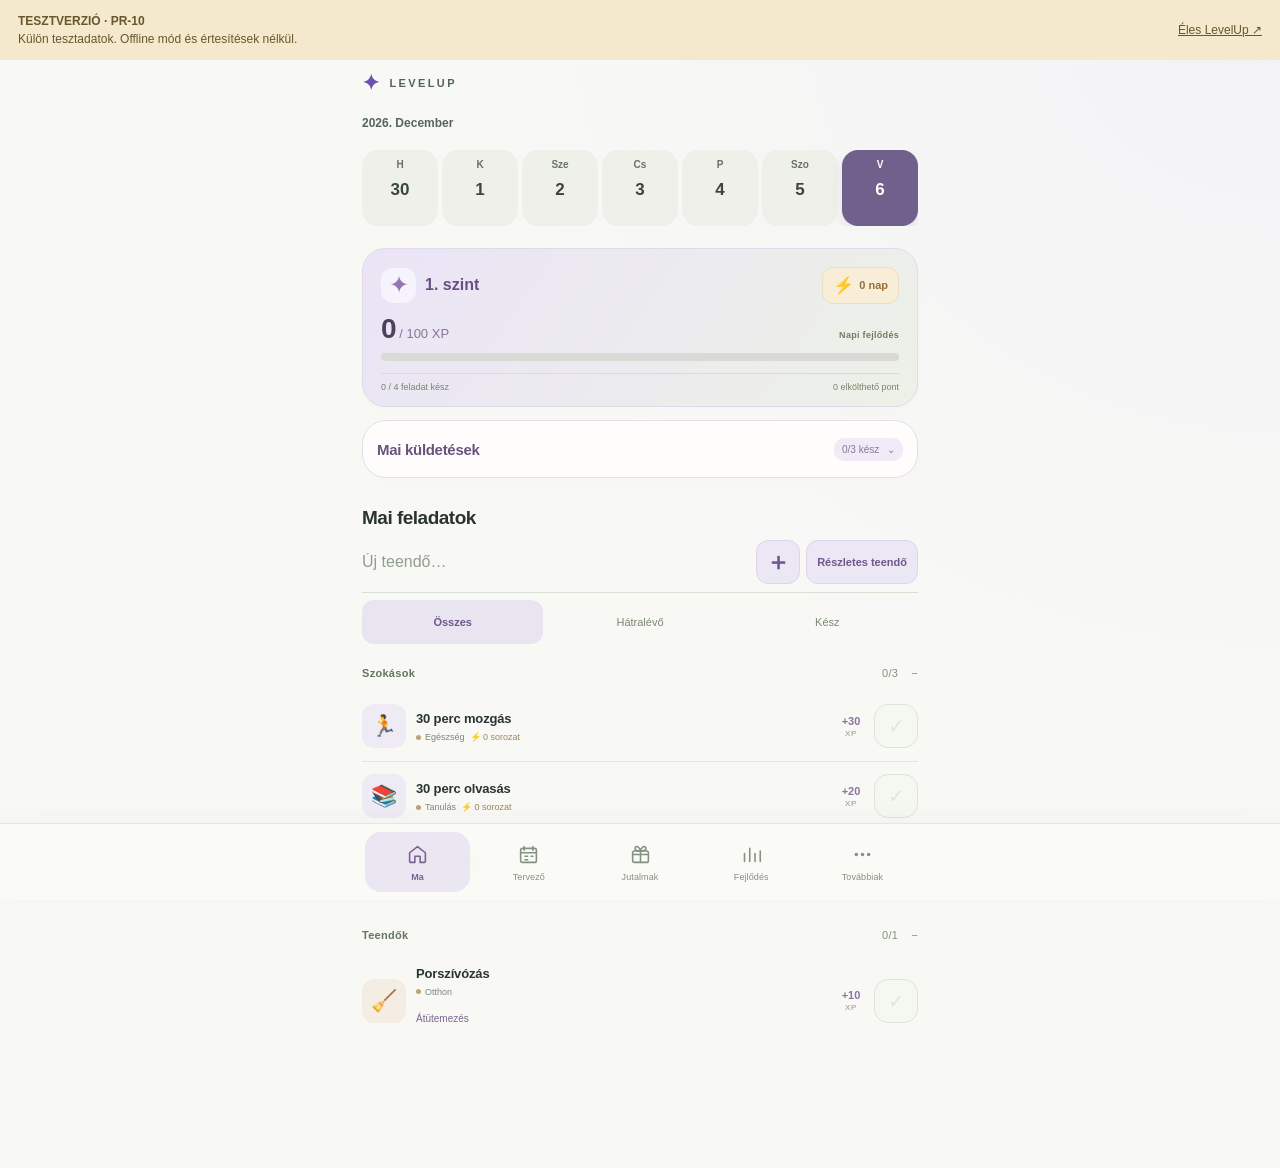
==== preview/pr-10/index.html @ 8f66f0b8 "Publish isolated mobile preview for simplified home PR 10" ====
<!doctype html><html lang="hu"><head><meta charset="utf-8"><meta name="viewport" content="width=device-width,initial-scale=1,viewport-fit=cover"><meta name="theme-color" content="#f8f9f5"><meta name="apple-mobile-web-app-capable" content="yes"><meta name="apple-mobile-web-app-status-bar-style" content="default"><title>LevelUp – tesztverzió</title><meta name="robots" content="noindex,nofollow"><link rel="icon" href="icon.svg" type="image/svg+xml"><style>
:root{font-family:-apple-system,BlinkMacSystemFont,'Segoe UI',sans-serif;color:#1c2534;background:#f6f7fb}*{box-sizing:border-box}body{margin:0}button,input,select{font:inherit}button{cursor:pointer}button:disabled{opacity:.4;cursor:not-allowed}.app{max-width:560px;margin:auto;padding:24px 18px 110px}.eyebrow{font-size:11px;font-weight:800;letter-spacing:2px;color:#8792a5}.head{display:flex;justify-content:space-between;align-items:center;margin:8px 0 20px}h1{font-size:30px;letter-spacing:-1px;margin:0}h2{font-size:18px;margin:26px 0 12px}.pill{border-radius:22px;background:#fff;padding:11px 14px;font-weight:800;box-shadow:0 3px 20px #2636500b}.card{background:#fff;border:1px solid #e9edf3;border-radius:22px;padding:18px;margin:12px 0;box-shadow:0 5px 24px #26365008}.hero{background:#202b42;color:#fff}.muted{color:#8290a3;font-size:13px}.hero .muted{color:#b7c3d7}.big{font-size:32px;font-weight:850;margin:8px 0}.progress{height:9px;background:#e7ebf0;border-radius:20px;overflow:hidden;margin:12px 0}.hero .progress{background:#465269}.bar{height:100%;background:#62d6a2;border-radius:20px}.flex{display:flex;align-items:center;gap:12px}.between{justify-content:space-between}.grow{flex:1;min-width:0}.item{display:flex;align-items:center;gap:12px;padding:14px 0;border-bottom:1px solid #edf0f4}.item:last-child{border:0}.emoji{font-size:24px;background:#f4f6fa;border-radius:14px;padding:10px}.name{font-weight:750;overflow-wrap:anywhere}.check{border:2px solid #d6dce6;background:#fff;border-radius:50%;height:26px;width:26px;flex:none}.check.done{background:#36bd85;border-color:#36bd85;color:white}.btn{border:0;background:#202b42;color:#fff;border-radius:13px;padding:11px 14px;font-weight:750}.btn.alt{background:#edf1f7;color:#26344a}.btn.small{font-size:12px;padding:9px 11px}.btn.danger{background:#fff0f0;color:#a33131}.nav{position:fixed;bottom:0;left:0;right:0;background:#ffffffed;backdrop-filter:blur(14px);border-top:1px solid #e9edf3;padding:9px max(12px,env(safe-area-inset-right)) calc(9px + env(safe-area-inset-bottom));display:flex;justify-content:center;z-index:5}.navinner{display:flex;max-width:560px;width:100%;justify-content:space-around}.tab{border:0;background:none;color:#8b96a8;font-size:11px;padding:8px 7px}.tab.active{color:#1c2534;font-weight:800}.tab span{display:block;font-size:22px;margin-bottom:4px}.hidden{display:none!important}.field{display:grid;gap:6px;margin:12px 0}.field label{font-size:13px;font-weight:750}.field input,.field select{border:1px solid #dfe5ed;border-radius:12px;padding:12px;width:100%;background:#fff;color:#1c2534}.actions{display:flex;gap:8px;flex-wrap:wrap}.modal{position:fixed;inset:0;background:#1b27368c;z-index:10;display:flex;align-items:flex-end;justify-content:center}.sheet{background:#fff;border-radius:24px 24px 0 0;padding:24px 20px calc(24px + env(safe-area-inset-bottom));width:100%;max-width:560px;max-height:92vh;overflow:auto}.badge{display:inline-block;border-radius:12px;background:#edf8f2;color:#27885d;padding:5px 9px;font-size:12px;font-weight:750}.toast{position:fixed;bottom:100px;left:50%;transform:translateX(-50%);background:#202b42;color:#fff;padding:12px 18px;border-radius:14px;z-index:20;max-width:90%;text-align:center}.empty{text-align:center;padding:25px;color:#8290a3}.stats{display:grid;grid-template-columns:1fr 1fr;gap:10px}.stats .card{margin:0}.statnum{font-size:26px;font-weight:850} .dangertext{color:#b03a3a}small{font-size:12px} .full{width:100%}

/* Completion celebration */
.celebration{position:fixed;inset:0;z-index:30;pointer-events:none;overflow:hidden}.reward-pop{position:absolute;left:50%;top:42%;transform:translate(-50%,-50%);padding:15px 25px;background:#202b42;color:#fff;border-radius:20px;box-shadow:0 15px 45px #202b4240;font-size:25px;font-weight:850;white-space:nowrap;animation:reward-pop .9s cubic-bezier(.2,.8,.2,1) both}.reward-pop small{display:block;text-align:center;font-size:12px;color:#bcecd6;margin-top:3px}.confetti{position:absolute;left:var(--x);top:-25px;width:9px;height:15px;background:var(--c);border-radius:3px;animation:confetti-fall 1.3s ease-in both;animation-delay:var(--delay);transform:rotate(var(--rot))}.check.done{animation:check-bounce .42s cubic-bezier(.2,1.7,.4,1)}@keyframes reward-pop{0%{opacity:0;transform:translate(-50%,-40%) scale(.55)}30%{opacity:1;transform:translate(-50%,-50%) scale(1.12)}65%{opacity:1;transform:translate(-50%,-58%) scale(1)}100%{opacity:0;transform:translate(-50%,-85%) scale(.96)}}@keyframes confetti-fall{0%{opacity:0;transform:translateY(0) rotate(0)}10%{opacity:1}100%{opacity:0;transform:translateY(95vh) rotate(780deg)}}@keyframes check-bounce{0%{transform:scale(.6)}60%{transform:scale(1.2)}100%{transform:scale(1)}}@media(prefers-reduced-motion:reduce){.reward-pop,.confetti,.check.done{animation:none}.celebration{display:none}}
textarea{font:inherit;border:1px solid #dfe5ed;border-radius:12px;padding:12px;width:100%;background:#fff;color:#1c2534}.heatmap{display:grid;grid-template-columns:repeat(7,minmax(0,1fr));gap:5px;margin:15px 0}.heatcell{aspect-ratio:1;border-radius:5px;background:#e9eef1}.h1{background:#b7ead4}.h2{background:#83d8b4}.h3{background:#46b98a}.h4{background:#23865f}.daychecks{display:flex;flex-wrap:wrap;gap:8px}.daychecks label{display:flex;align-items:center;gap:3px;font-size:12px}.tasktools{justify-content:flex-end;margin-bottom:12px}.timer{font-size:68px;font-weight:850;text-align:center;padding:20px 0;font-variant-numeric:tabular-nums}.animated-bar{transition:width .55s cubic-bezier(.2,.8,.2,1)}.navinner{justify-content:space-between}.tab{font-size:10px;padding:7px 3px}.tab span{font-size:20px}.field textarea{min-height:75px}input[type=checkbox]{accent-color:#35a77c} @media(max-width:360px){.tab{font-size:9px}.tab span{font-size:18px}} .category-group{margin:14px 0 20px}.category-heading{display:flex;justify-content:space-between;align-items:center;font-size:17px;font-weight:800;margin:14px 3px 7px}.category-count{font-size:12px;font-weight:500;color:#8290a3}.category-card{margin:0;padding:5px 16px}.priority{display:inline-block;border-radius:7px;padding:2px 6px;font-size:10px;font-weight:800;letter-spacing:.3px}.priority-high{background:#fff0eb;color:#b84b2f}.priority-medium{background:#fff7dc;color:#9a7414}.priority-low{background:#edf4fa;color:#54799a}.emoji-grid{display:grid;grid-template-columns:repeat(7,minmax(0,1fr));gap:5px;max-height:210px;overflow:auto}.emoji-option{background:#f4f6fa;border:2px solid transparent;border-radius:10px;font-size:23px;padding:7px 0}.emoji-option.chosen{border-color:#35a77c;background:#e8f8f0}@media(max-width:360px){.emoji-grid{grid-template-columns:repeat(6,1fr)}}
/* LevelUp 4: soft pastel mobile dashboard */
:root{background:#eef4f3;color:#192a2c}body{background:linear-gradient(170deg,#b6edf5 0%,#e8f0ec 49%,#fbd5b7 100%) fixed;min-height:100vh}.app{padding-top:calc(22px + env(safe-area-inset-top));padding-bottom:120px}.eyebrow{color:#477e89}.head{margin-bottom:16px}h1{font-size:29px}.card{border:1px solid #ffffffb9;background:#ffffffb5;box-shadow:0 6px 22px #3552600c;border-radius:25px}.hero{background:#6155f6;color:white;border-color:#766df9}.hero .muted{color:#e3dfff}.hero .progress{background:#ffffff4b}.bar{background:#67d9bf}.pill{background:#ffffffa8;box-shadow:none;border:1px solid white}.nav{background:#fff0d5e8;border:1px solid #ffffffb8;border-radius:32px 32px 0 0;box-shadow:0 -5px 30px #4a4a6a12}.tab.active{color:#5d51f5}.btn{background:#5c55ec}.btn.alt{background:#ffffffb9;color:#3e5370}.date-strip{display:flex;align-items:stretch;gap:4px;justify-content:space-between;margin:12px -4px 8px}.date-day{display:flex;flex:1;min-width:0;flex-direction:column;align-items:center;gap:8px;border:0;background:transparent;padding:9px 2px;border-radius:25px;color:#5e858c}.date-day span{font-size:12px}.date-day strong{font-size:18px;display:grid;place-items:center;border-radius:50%;width:34px;height:34px;color:#253b48}.date-day.is-today strong{background:#d1e3ff}.date-day.active{background:#6155f6;color:#fff}.date-day.active strong{color:white;background:#ffffff35}.date-arrow{background:#ffffff80;border:0;border-radius:18px;font-size:24px;padding:0 7px;color:#536e7c}.date-caption{display:flex;align-items:center;justify-content:space-between;color:#51737b;font-size:12px;margin:8px 2px 16px;text-transform:capitalize}.category-group,.manage-section{margin-top:14px}.category-toggle{display:flex;align-items:center;justify-content:space-between;width:100%;border:1px solid #ffffffa6;border-radius:18px;background:#ffffff92;padding:14px 15px;font-weight:800;text-align:left;color:#223f46;font-size:15px}.category-meta{color:#577983;font-size:12px;display:flex;gap:12px}.category-card{margin-top:6px}.category-group:nth-of-type(5n+1) .category-card{background:#b7e8ef}.category-group:nth-of-type(5n+2) .category-card{background:#bfe9e1}.category-group:nth-of-type(5n+3) .category-card{background:#f7dbc1}.category-group:nth-of-type(5n+4) .category-card{background:#e1ddfa}.category-group:nth-of-type(5n) .category-card{background:#f7e3d7}.item{border-bottom-color:#ffffff87}.emoji{background:#ffffff70}.check{width:40px;height:40px;border:5px solid #ffffffa9;background:#ffffff4f;color:#243b45;font-size:25px;line-height:25px}.check.done{background:#6155f6;border-color:#a8a1ff}.tasktools{margin:0 0 14px;padding:0 0 12px;border-bottom:1px solid #e7ebf0}.rest-button{background:#f0f4ff;border:1px solid #cdd6f5;border-radius:12px;padding:9px 12px;color:#48578e;font-size:12px;font-weight:700}.rest-button.rest-active{background:#dcd8ff;border-color:#9c93ed}.manage-row{border-bottom:0}.daily-progress{background:#ffffff99}.priority-high{background:#ffe3dd;color:#9e3d26}.priority-medium{background:#fff1c8}.priority-low{background:#d8eef5}.sheet{background:#f8faf9}button:focus-visible{outline:3px solid #5e55f0;outline-offset:3px}
.emoji-edit{border:1px solid #ffffffb5;cursor:pointer;flex:none;min-width:49px;min-height:49px;display:grid;place-items:center;transition:transform .15s ease,background .15s ease}.emoji-edit:active{transform:scale(.93)}.emoji-edit:focus-visible{outline:3px solid #6155f6;outline-offset:2px}
.gif-celebration{position:fixed;inset:0;z-index:35;display:grid;place-items:center;background:#172b3a50;pointer-events:auto;animation:gif-in .18s ease-out}.gif-panel{width:min(80vw,330px);padding:12px;border-radius:25px;background:#fff8f1;box-shadow:0 20px 60px #172b3a55;text-align:center;overflow:hidden}.gif-panel iframe{display:block;width:100%;height:190px;border:0;border-radius:16px;background:#eae8fa}.gif-label{font-weight:800;margin:9px 0 4px;color:#293044}.gif-panel a{font-size:10px;color:#64748b;text-decoration:underline}@keyframes gif-in{from{opacity:0;transform:scale(.94)}to{opacity:1;transform:scale(1)}}@media(prefers-reduced-motion:reduce){.gif-celebration{display:none}}
[hidden]{display:none!important} .quick-add label{display:block;font-weight:800;margin-bottom:9px}.quick-add input{min-width:0;flex:1;border:1px solid #dde3ec;border-radius:12px;padding:12px}.move-tools{display:flex;flex-direction:column;gap:3px}.move-tools button{border:0;border-radius:8px;background:#edf1f7;color:#45536b;padding:2px 8px}.goal-inline{display:flex;align-items:center;justify-content:space-between;gap:6px;font-size:12px;color:#65728a;margin-top:7px}.goal-inline+.progress{height:5px;margin:5px 0} [hidden]{display:none!important} #categoryForm input{min-width:0;flex:1;border:1px solid #dde3ec;border-radius:12px;padding:12px} .xp-detail-trigger{cursor:pointer}.xp-detail-trigger:active{transform:scale(.99)}.xp-chart{display:flex;align-items:end;gap:7px;height:175px;padding:12px 0}.xp-column{flex:1;min-width:0;display:flex;flex-direction:column;align-items:center;gap:5px;height:100%;font-size:11px}.xp-column strong{font-size:11px}.xp-track{height:100%;width:100%;display:flex;align-items:end;justify-content:center;background:#e8e5fa;border-radius:9px;overflow:hidden}.xp-bar{background:#6155f6;width:100%;border-radius:9px 9px 0 0;transition:height .3s}.habit-stats-grid{display:grid;grid-template-columns:1fr 1fr;gap:14px;margin-top:15px}.habit-stats-grid div{display:grid;gap:4px}.habit-stats-grid strong{font-size:18px}.habit-stats-grid small{color:#738294}.xp-breakdown{max-height:50vh;overflow:auto}.draggable-task{touch-action:pan-y;user-select:none;-webkit-user-select:none}.draggable-task.dragging{opacity:.55;outline:2px dashed #6155f6;touch-action:none}.draggable-task.drag-target{border-top:4px solid #6155f6}.drag-hint{position:fixed;bottom:95px;left:50%;transform:translateX(-50%);background:#6155f6;color:white;border-radius:16px;padding:12px;z-index:100;pointer-events:none;box-shadow:0 5px 20px #0003}
.home-block[hidden]{display:none!important}.home-block{display:flow-root}.home-block > .card:first-child{margin-top:0}.home-blocks{display:flex;flex-direction:column;gap:5px}
.navinner{gap:3px;align-items:stretch}.tab{flex:1;min-width:0;display:flex;flex-direction:column;align-items:center;justify-content:center;gap:5px;padding:8px 2px;border-radius:17px;color:#67758a;font-size:10px;font-weight:650;line-height:1.1}.tab.active{background:#e9e6ff;color:#5c50e8}.tab-icon{display:flex!important;align-items:center;justify-content:center;height:24px;margin:0!important}.tab-icon svg{width:21px;height:21px}.tab-label{display:block}.draggable-task{user-select:none;-webkit-user-select:none;-webkit-touch-callout:none}.draggable-task.dragging{background:#edeaff!important;outline:2px solid #6155f6;border-radius:12px}.draggable-task.drag-target{box-shadow:inset 0 4px 0 #6155f6;border-radius:10px}.drag-hint{white-space:nowrap;font-size:12px}
.tab-label{display:none!important}.navinner{gap:6px}.tab{padding:12px 4px;min-height:52px;border-radius:17px}.tab-icon{height:26px}.tab-icon svg{width:24px;height:24px}.planner-completed{text-decoration:line-through;color:#73858b}.planner-task-name{min-width:0;overflow-wrap:anywhere;flex:1}.planner-item select{flex-shrink:0}</style><style>.calendar-grid{display:grid;grid-template-columns:repeat(7,minmax(0,1fr));gap:6px;margin:16px 0}.calendar-grid>*{text-align:center;padding:9px 1px;border-radius:9px;font-size:12px}.calendar-day{background:#f0f3f8}.calendar-done{background:#b9f0d4;color:#17633f;font-weight:800}.calendar-rest{background:#e5ddff;color:#6242a0}.milestone-badges{display:flex;gap:5px;flex-wrap:wrap;margin-top:8px}.locked-badge{opacity:.48}.week-planner{display:grid;gap:10px}.planner-day{border-radius:15px;background:#fff;padding:14px;display:grid;gap:9px}.planner-item{display:flex;align-items:center;justify-content:space-between;gap:8px;font-size:13px}.planner-item select{max-width:140px;min-width:110px}.planner-day strong{color:#6250a5}</style><link rel="stylesheet" href="pastel.css"></head><body><aside aria-label="Tesztverzió" style="font:12px/1.5 -apple-system,sans-serif;background:#f4e9cc;color:#68562c;padding:12px 18px;display:flex;gap:12px;justify-content:space-between;flex-wrap:wrap"><span><strong>TESZTVERZIÓ · PR-10</strong><br>Külön tesztadatok. Offline mód és értesítések nélkül.</span><a href="../../" style="color:inherit;align-self:center">Éles LevelUp ↗</a></aside><main class="app"><div class="eyebrow"><span class="brand-mark" aria-hidden="true">✦</span> LEVELUP </div><div class="head"><h1 id="pageTitle">LevelUp</h1><div class="pill">🪙 <span id="wallet">0</span></div></div><section id="view"></section></main><nav class="nav"><div class="navinner" id="nav"></div></nav><div id="modalRoot"></div><div id="toastRoot"></div><div id="undoRoot"></div><div id="xpEffects" aria-hidden="true"></div><div id="gameAnnounce" class="sr-only" role="status" aria-live="polite"></div><script src="gamification.js" defer></script><script src="workflow.js" defer></script><script src="features.js" defer></script><script src="app.js" defer></script></body></html>
---- preview/pr-10/pastel.css ----
/* Pastel Quest: system fonts and local assets keep the PWA fully offline. */
:root{color-scheme:light;--ink:#293430;--soft-ink:#66736d;--paper:#f8f9f5;--lavender:#eae5fa;--violet:#6b51b3;--mint:#e2eee5;--line:#e5e9e1;background:var(--paper);color:var(--ink)}
body{background:radial-gradient(ellipse at 100% 0,#eeeaf780,transparent 45%),var(--paper);color:var(--ink)}
.app{max-width:600px;padding:calc(26px + env(safe-area-inset-top)) 22px calc(120px + env(safe-area-inset-bottom))}
.eyebrow{display:flex;align-items:center;gap:7px;font-size:11px;letter-spacing:2.4px;color:#52635a;font-weight:800;margin-bottom:28px}.brand-mark{color:var(--violet);font-size:21px;line-height:1}.brand-note{margin-left:auto;font-size:10px;letter-spacing:.2px;font-weight:500;color:#6c786f}
.head{gap:12px;margin:0 0 8px;align-items:center}h1{font-size:30px;letter-spacing:-1.2px;font-weight:760;line-height:1.2}h2{font-size:20px;letter-spacing:-.5px;font-weight:720;margin:24px 0 12px;line-height:1.25}.pill{display:flex;align-items:center;gap:7px;padding:10px 12px;border-radius:14px;border:1px solid #e6dfca;background:#fff8e9;font-size:13px;color:#735c24;box-shadow:none;white-space:nowrap}.home-intro{margin:0 0 20px;font-size:13px;line-height:1.6;color:var(--soft-ink)}
.card{border:1px solid var(--line);border-radius:23px;background:#fff;box-shadow:0 5px 15px #30443b03;padding:20px;margin:12px 0}.muted{color:#68756f;font-size:12px;line-height:1.55}.name{font-weight:680;font-size:14px;line-height:1.45}.section-kicker{display:block;font-size:9px;letter-spacing:1.5px;font-weight:750;color:#68796d;line-height:1.5}.section-heading{margin:26px 0 13px;gap:12px}.section-heading h2{margin:5px 0 0}.home-blocks{gap:0}.home-block>.card:first-child{margin-top:0}.home-block-level{padding-top:4px}
.btn{background:#6750a6;border-radius:12px;font-weight:650;font-size:13px;padding:12px 15px;min-height:44px;transition:background .15s,transform .15s}.btn:active{transform:scale(.97)}.btn.alt{background:#eeedf4;color:#554572}.btn.small{font-size:11px;min-height:44px;padding:10px 12px}.btn.danger{background:#fff0f0;color:#a33131}button:focus-visible,a:focus-visible{outline:3px solid #7359b9;outline-offset:3px}.add-task{white-space:nowrap;border:1px solid #dfd8ee;background:transparent!important;font-size:11px!important}.add-task span{font-size:17px;vertical-align:-1px}
.week-calendar{margin:0 0 22px}.week-heading{display:flex;align-items:center;justify-content:space-between;font-size:12px;font-weight:650;color:#56655d;margin-bottom:9px;text-transform:capitalize}.week-heading>div{display:flex;align-items:center;gap:0}.date-arrow{height:44px;width:44px;min-width:44px;padding:0;background:transparent;border:0;color:#718276;font-size:25px}.week-today{border:0;background:#eae6f5;color:#60488e;border-radius:10px;min-height:44px;padding:0 12px;font-size:12px}.date-strip{gap:5px;margin:0;align-items:stretch;display:grid;grid-template-columns:repeat(7,minmax(0,1fr))}.date-day{border-radius:16px;gap:7px;padding:11px 0 8px;min-height:83px;min-width:0;background:#eef0e9;color:#64736a;border:1px solid transparent}.date-day span{font-size:10px;font-weight:600}.date-day strong{font-size:17px;width:28px;height:26px;font-weight:700;color:#37473c}.date-day.is-today strong{background:transparent}.date-day.is-today:not(.active){border-color:#c9bddf;background:#f2eef8}.date-day.active{background:#71608b;color:#fff;box-shadow:0 4px 10px #71608b20}.date-day.active strong{background:none;color:white}.day-activity{width:4px;height:4px;border-radius:50%;background:transparent}.day-activity.has-activity{background:#6a987d}.date-day.active .day-activity.has-activity{background:#e4efcc}
.level-card{display:grid;width:100%;grid-template-columns:minmax(0,1fr) 112px;gap:12px 8px;text-align:left;background:#eae4f6;color:#453555;position:relative;overflow:hidden;border:1px solid #dfd5ef;cursor:pointer;padding:22px 21px 0;border-radius:25px;box-shadow:none}.level-copy{display:flex;flex-direction:column;justify-content:center;position:relative;z-index:1}.level-copy .section-kicker{color:#77628e;font-size:8px;letter-spacing:1.3px}.level-copy>strong{font-size:27px;font-weight:740;letter-spacing:-1px;line-height:1.15;margin:12px 0 14px}.level-caption{font-size:10px;line-height:1.6;color:#705c82;max-width:190px}.level-caption b{font-weight:750}.level-caption>span{margin-left:4px}.level-ring{position:relative;width:112px;height:112px;align-self:center}.level-ring>svg{display:block;width:100%;height:100%;transform:rotate(-90deg);overflow:visible}.ring-track,.ring-value{fill:none;stroke-width:5}.ring-track{stroke:#d9ceec}.ring-value{stroke:#8163ad;stroke-linecap:round;transition:stroke-dasharray .5s}.ring-label{position:absolute;inset:0;display:flex;flex-direction:column;justify-content:center;align-items:center}.ring-star{font-size:24px;line-height:24px;color:#9273b6}.ring-label b{font-size:34px;font-weight:700;letter-spacing:-1px;line-height:1.15}.ring-label small{font-size:8px;letter-spacing:2px;margin-top:4px;color:#7b658f}.level-footer{grid-column:1/-1;display:flex;justify-content:space-between;align-items:center;border-top:1px solid #d8cde8;padding:13px 0;margin-top:6px;font-size:10px;color:#7d668e;letter-spacing:.1px}.level-footer span:first-child{font-weight:650}
.daily-progress{background:#e8f0e5;border-color:#dfe8db;padding:18px 20px;margin:13px 0}.daily-progress .section-kicker{color:#607259;font-size:8px}.daily-progress p{margin:7px 0 0;line-height:1.3}.daily-progress p strong{font-size:24px;color:#3c593e;font-weight:650}.daily-progress p>span{font-size:11px;color:#687b61}.daily-xp{background:#d7e7cd;border:1px solid #cbdcbe;border-radius:10px;color:#4d6e3b;font-size:11px;padding:8px 10px;font-weight:700;white-space:nowrap}.daily-progress .progress{background:#d5e0ce;height:5px;margin:13px 0 0}.daily-progress .bar{background:#86a879}
.category-group{margin:0 0 18px}.category-toggle{margin:0;padding:0 2px 9px;border:0;border-radius:0;background:transparent;min-height:44px;font-size:11px;color:#778278;font-weight:650}.category-meta{font-size:10px;color:#829083;gap:10px}.category-group:nth-of-type(n) .category-card{background:#fff;border:1px solid var(--line);border-radius:19px;margin:0;padding:0 14px;box-shadow:0 3px 8px #3b4d3c02}.item{border-color:#edf0e9;padding:16px 0;gap:12px}.task-row .emoji-edit{width:44px;min-width:44px;height:44px;min-height:44px;padding:0;border:0;border-radius:13px;background:#f0edf7;font-size:23px}.category-group:nth-of-type(3n+2) .emoji-edit{background:#edf3e8}.category-group:nth-of-type(3n) .emoji-edit{background:#fbefe3}.task-row .name{font-size:13px;letter-spacing:-.15px;line-height:1.4}.task-meta{display:flex;align-items:center;gap:5px;margin-top:6px;color:#7b877d;font-size:10px;flex-wrap:wrap}.priority-dot{display:inline-block;flex:none;width:5px;height:5px;border-radius:50%}.priority-dot-high{background:#ca8276}.priority-dot-medium{background:#bba578}.priority-dot-low{background:#9ab4a1}.task-streak{margin-left:3px;color:#9a875e}.task-xp{font-size:12px;font-weight:700;color:#8c76a1;display:grid;justify-items:center;gap:2px;flex:none}.task-xp small{font-size:8px;font-weight:500;letter-spacing:.7px;color:#96938d}.check{width:44px;height:44px;border-radius:15px;border:1.5px solid #dce5d6;background:#f7faf3;color:#b7c9ab;font-size:20px;line-height:1;flex:none}.check>span{opacity:.35}.check.done{background:#7a9969;border-color:#7a9969;color:white}.task-completed .name{color:#829080;text-decoration:line-through;text-decoration-color:#b3bfb0}.task-completed .emoji-edit{opacity:.65}.task-completed .task-xp{color:#7e9774}
.wish-card{display:flex;align-items:center;gap:14px;background:#faf1e7;border-color:#ede3d5}.wish-emoji{font-size:31px}.wish-card .section-kicker{font-size:8px;color:#9b8058;margin-bottom:4px}.wish-card .name{color:#68563e}.wish-card .progress{height:5px;background:#eadcc8;margin:11px 0}.wish-card .bar{background:#bf9b67}.wish-card .muted{font-size:10px;color:#927d5f}.icon-button{min-width:44px;min-height:44px;border:1px solid #dfd8cb;border-radius:13px;background:#ffffff70;color:#7a6854;font-size:22px}.bonus-card{padding:0 16px}.bonus-spark{display:grid;place-items:center;background:#f4efdf;color:#b29a5c;width:37px;height:37px;border-radius:12px;flex:none}.bonus-card .name{font-size:12px}.bonus-card .muted{font-size:10px}.bonus-card .btn:disabled{opacity:.55;color:#675a77;background:#eae6ef}.empty{padding:27px 20px;color:#69766c}.empty>strong{display:block;font-size:15px;color:#4c5f4f}.empty p{font-size:12px;line-height:1.6}.empty-spark{display:block;font-size:36px;color:#a38bb6;margin-bottom:9px}.overdue-card{background:#fcf7ee}.overdue-card h2{font-size:16px;margin:0 0 6px}
.nav{border:0;border-top:1px solid #e4e8df;border-radius:0;background:#fafbf7ed;box-shadow:0 -6px 22px #3e513908;padding:8px max(16px,env(safe-area-inset-right)) calc(8px + env(safe-area-inset-bottom))}.navinner{max-width:550px;gap:6px}.tab{padding:9px 3px;gap:5px;min-height:57px;border-radius:16px;color:#849080;font-weight:500}.tab.active{background:#eae6f2;color:#796190}.tab-icon svg{width:21px;height:21px}.nav-label{display:block!important;margin:0!important;font-size:9px!important;line-height:1.2;letter-spacing:.1px}.sheet{background:#f8f9f5;border:1px solid #e7e9e0}.sheet-heading{display:flex;align-items:center;justify-content:space-between;gap:15px}.sheet-heading h2{margin:6px 0 20px}.more-menu{display:grid;gap:10px}.more-menu>button{display:flex;align-items:center;gap:14px;min-height:78px;padding:16px;text-align:left;background:#fff;border:1px solid var(--line);border-radius:18px;color:var(--ink);font-weight:650;font-size:14px}.more-menu>button>span:nth-child(2){flex:1}.more-menu small{display:block;margin-top:5px;font-weight:400;color:#778478;font-size:11px}.menu-icon{display:grid;place-items:center;background:#eeebf5;border-radius:12px;width:42px;height:42px;color:#8a71a1}.menu-icon svg{width:22px;height:22px}.badge{background:#e9f0e5;color:#5f7852}.field input,.field select,.quick-add input,textarea{border-color:#dfe4d9;border-radius:13px;font-size:16px}.field label{color:#586854}.toast{background:#3f5143;font-size:13px}.progress{background:#e7eae1}.bar{background:#95b286}.hero:not(.level-card){background:#75638a;border-color:#75638a}.hero:not(.level-card) .muted{color:#efebf3}.category-heading{color:#61715f}
@media(min-width:700px){.app{padding-top:45px}.eyebrow{margin-bottom:36px}.level-card{grid-template-columns:minmax(0,1fr) 135px;padding:28px 28px 0}.level-ring{width:135px;height:135px}.level-copy>strong{font-size:34px}.level-copy .section-kicker{font-size:9px}.level-caption{font-size:12px;max-width:none}.level-footer{font-size:11px;padding:16px 0}.task-row .name{font-size:15px}.task-meta{font-size:11px}.card{border-radius:24px}}
@media(max-width:360px){.app{padding-left:16px;padding-right:16px}.brand-note{display:none}.head h1{font-size:26px}.level-card{grid-template-columns:minmax(0,1fr) 94px;padding:18px 15px 0}.level-ring{width:94px;height:94px}.level-copy>strong{font-size:24px}.level-copy .section-kicker{font-size:7px}.level-caption{font-size:9px}.task-row{gap:8px}.task-row .emoji-edit{width:40px;min-width:40px}.task-xp{font-size:11px}.date-strip{gap:3px}.section-heading h2{font-size:18px}.add-task{padding:8px!important}.brand-note{font-size:9px}}
@media(prefers-reduced-motion:reduce){.ring-value,.btn{transition:none}}
.arrow-icon{width:17px;height:17px;vertical-align:middle;flex:none}.icon-button .arrow-icon{display:block;margin:auto}.level-caption .arrow-icon{width:11px;height:11px;margin-left:2px}.sheet-heading .icon-button{align-self:flex-start}
/* Compact daily workflow: one XP summary and two lists, without category cards. */
.sr-only{position:absolute;width:1px;height:1px;padding:0;margin:-1px;overflow:hidden;clip:rect(0,0,0,0);white-space:nowrap;border:0}
.momentum-tasks{display:grid;gap:3px;font-size:16px;font-weight:700;color:#4e6d44;text-align:right}.momentum-tasks small{font-size:10px;font-weight:450;color:#6a7d63}.momentum-caption{margin-top:9px;font-size:10px;color:#607759}.daily-progress .progress{margin-top:12px}
.mission-heading{margin:22px 0 10px}.mission-heading h2{font-size:19px;margin:0}.mission-tools{display:flex;align-items:center;gap:6px}.mission-tools .icon-button{font-size:23px;background:transparent;border-color:#e4ded0;color:#947746}.mission-tools .btn{min-height:44px;font-size:10px;padding:8px 10px}.mission-tools .btn.alt{background:transparent;border:1px solid #e1ddeb}
.quick-task-form{display:flex;align-items:center;gap:8px;border-bottom:1px solid #d7dfd1;margin:0 0 5px;padding:0 0 7px}.quick-task-form input{border:0;background:transparent;flex:1;min-width:0;font:inherit;font-size:16px;padding:12px 0;color:var(--ink);outline-offset:2px}.quick-task-form input::placeholder{color:#929c90}.quick-task-form button{width:44px;height:44px;flex:none;border:0;border-radius:12px;background:#ece7f4;color:#70578e;font-size:24px}.quick-task-form input:focus-visible{outline:2px solid #a28cb7;border-radius:4px}
.mission-list{border:0;border-radius:0;background:transparent;margin:0}.mission-group{margin:0}.mission-group+.mission-group{margin-top:8px}.mission-group-heading{width:100%;display:flex;align-items:center;justify-content:space-between;min-height:44px;padding:10px 0 4px;border:0;background:transparent;color:#64745f;font-size:11px;font-weight:700;letter-spacing:.3px}.mission-group-heading>span:last-child{font-weight:500;color:#83907d;display:flex;gap:13px;align-items:center}.mission-group .task-row{border-bottom:1px solid #e3e8de;border-radius:0;padding:11px 0;min-height:70px;gap:10px}.mission-group .task-row:last-child{border-bottom:0}.mission-group .task-row .emoji-edit{width:40px;min-width:40px;height:40px;min-height:40px;border-radius:12px;background:#eeebf4;font-size:21px}.mission-group[data-mission-kind=todo] .emoji-edit{background:#f3ede3}.mission-group .task-meta{font-size:9px;margin-top:4px;gap:4px}.mission-group .task-streak{margin-left:1px}.mission-group .name{font-size:13px}.mission-group .check{width:44px;height:44px;background:#f5f8f0;border-radius:14px}.mission-group .check.done{background:#7a9969}.mission-group .task-xp{min-width:26px;font-size:11px}.mission-group .task-highlighted .name{color:#715b2d}.mission-group .task-highlighted .emoji-edit{box-shadow:inset 0 0 0 1px #d5bc86;background:#f8f0d9}.highlight-label{color:#9b7b36;font-weight:650}.daily-highlight-line{display:flex;align-items:center;gap:8px;flex-wrap:wrap;width:100%;min-height:44px;padding:9px 0;border:0;border-bottom:1px solid #e4dfcb;background:transparent;text-align:left;color:#9a7f48;font-size:10px}.daily-highlight-line strong{flex:1;min-width:80px;overflow-wrap:anywhere;color:#77623c;font-size:11px;font-weight:600}.daily-highlight-line>span:last-child{font-size:9px;color:#8b815f}.mission-empty{font-size:12px;color:#788574;line-height:1.6;padding:12px 0}
.highlight-options{display:grid;gap:7px;margin:15px 0}.highlight-options>button{display:flex;align-items:center;gap:12px;width:100%;min-height:58px;border:1px solid #e0e4d9;border-radius:13px;padding:12px;background:#fff;text-align:left;color:#42533d;font-size:14px}.highlight-options>button>span:nth-child(2){flex:1;overflow-wrap:anywhere;min-width:0}.highlight-options>button>span:first-child{font-size:23px}.highlight-options>button>span:last-child{font-size:23px;color:#a4864d}.highlight-options>button[aria-pressed=true]{background:#faf5e6;border-color:#d7c293}
.habit-manager{padding:0 14px}.managed-habit{align-items:flex-start;gap:12px;padding:14px 0}.managed-habit .emoji-edit{width:44px;min-width:44px;height:44px;min-height:44px;padding:0;font-size:22px;background:#eeebf5}.habit-actions{display:flex;flex-wrap:wrap;gap:4px 12px;margin:3px 0 -7px}.text-action{border:0;background:transparent;color:#6d588d;min-height:44px;padding:6px 0;font-size:11px;text-align:left}.archive-action{color:#7a816b}.archived-habits{margin-top:25px}.archived-habits>summary{min-height:44px;padding:12px 0;font-weight:650;font-size:14px;color:#6f7b69;cursor:pointer}.archived-habits>summary>span{margin-left:8px;border-radius:8px;padding:3px 7px;background:#e9ede3;font-size:11px}.archived-habits .managed-habit .name{color:#788371}
@media(max-width:360px){.mission-group .task-row{gap:7px}.mission-group .task-meta{font-size:8px}.mission-group .task-row .emoji-edit{width:36px;min-width:36px}.mission-heading h2{font-size:17px}.mission-tools{gap:4px}.mission-tools .btn{padding:7px}.mission-group .task-xp{min-width:24px}.daily-highlight-line{gap:5px}}
/* Editors stay compact until their optional controls are opened. */
.emoji-picker-toggle{display:flex;align-items:center;gap:12px;width:100%;min-height:58px;border:1px solid #dfe4d9;border-radius:13px;padding:10px 14px;background:#fff;color:#5c6a55;text-align:left;font-size:12px}.selected-emoji{font-size:28px;line-height:1}.emoji-picker .emoji-grid{margin-top:10px;border:1px solid #e5e2eb;border-radius:13px;padding:8px;background:#fff}.emoji-picker .emoji-option{min-height:44px}.emoji-picker-toggle[aria-expanded=true]{border-color:#aa98c4}#subtaskEditor{font-size:16px;line-height:1.5;resize:vertical;min-height:96px}
.subtasks-trigger{display:block;min-height:36px;padding:6px 0;margin-bottom:-5px;border:0;background:transparent;text-align:left;color:#77608f;font-size:10px}.subtasks-trigger span{margin-left:3px}.subtask-list{display:grid;gap:8px;margin:15px 0 20px}.subtask-check{display:flex;align-items:center;gap:12px;min-height:54px;padding:12px;border:1px solid #e2e6db;border-radius:12px;background:#fff;font-size:14px}.subtask-check input{height:22px;width:22px;flex:none}.subtask-check span{overflow-wrap:anywhere;min-width:0}.subtask-check:has(input:checked) span{text-decoration:line-through;color:#89957f}
.weekly-review .section-kicker{font-size:8px}.review-numbers{display:grid;grid-template-columns:1fr 1fr;gap:15px;margin:18px 0}.review-numbers>div{display:grid;gap:4px}.review-numbers strong{font-size:29px;font-weight:650;color:#6f598c}.review-numbers span{font-size:11px;color:#7b8972}.review-comparison{font-size:12px;color:#706080;line-height:1.6}.review-insight{font-size:13px;line-height:1.6;color:#506547}.weekly-review details{margin-top:18px;border-top:1px solid #e4e8dc;padding-top:6px}.weekly-review summary{font-size:12px;font-weight:650;min-height:44px;padding:13px 0;cursor:pointer;color:#687b5d}.review-habit{display:flex;align-items:center;gap:14px;justify-content:space-between;padding:12px 0;border-bottom:1px solid #e6eadd;font-size:12px;color:#637459}.review-habit span{overflow-wrap:anywhere;min-width:0}.review-habit strong{white-space:nowrap;color:#7d6894}.timer{font-size:60px}
.emoji-picker .emoji-grid{grid-template-columns:repeat(auto-fit,minmax(44px,1fr))}.subtasks-trigger{min-height:44px}
/* Shorter home header and level summary. */
body[data-view=today] .eyebrow{margin-bottom:8px}body[data-view=today] .app{padding-top:calc(12px + env(safe-area-inset-top))}.level-card{display:flex;align-items:center;gap:13px;padding:14px 17px;border-radius:20px;min-height:90px}.level-card .level-ring{width:58px;height:58px;flex:none}.level-card .ring-label{font-size:24px;color:#8b71ac}.level-summary{display:grid;gap:5px;flex:1;min-width:0}.level-summary strong{font-size:20px;font-weight:700;letter-spacing:-.5px}.level-summary small{font-size:11px;color:#7e6691}.level-balance{display:grid;gap:5px;text-align:right;flex:none}.level-balance small{font-size:9px;color:#816e90}.level-balance strong{font-size:13px;color:#6e567f}.mission-tools .icon-button{min-width:38px;min-height:44px}.search-toggle{display:grid;place-items:center}.mission-search{display:flex;align-items:center;gap:8px;border-bottom:1px solid #dfe4d7;margin:4px 0}.mission-search input{width:100%;min-width:0;flex:1;border:0;background:transparent;font-size:16px;padding:12px 0;color:var(--ink)}.mission-search .text-action{font-size:24px;width:44px;flex:none;text-align:center}.mission-filters{display:flex;gap:6px;margin:7px 0 4px}.mission-filters button{flex:1;min-height:44px;border:0;border-radius:12px;background:transparent;color:#7b8774;font-size:11px;padding:9px 5px}.mission-filters button[aria-pressed=true]{background:#e9e5f0;color:#6f568b;font-weight:650}.reschedule-trigger{display:inline-block;min-height:36px;padding:5px 0;margin-bottom:-4px;border:0;background:transparent;text-align:left;color:#7a678f;font-size:10px}.date-range{display:grid;grid-template-columns:minmax(0,1fr) minmax(0,1fr);gap:12px}.date-range input{min-width:0}.checkpoint-settings{border-top:1px solid #e3e8dc;margin-top:18px;padding-top:5px}.checkpoint-settings h3{font-size:15px}.undo-toast{position:fixed;bottom:calc(88px + env(safe-area-inset-bottom));left:50%;transform:translateX(-50%);z-index:40;display:flex;align-items:center;gap:25px;max-width:calc(100vw - 32px);padding:8px 16px;border-radius:14px;background:#3f5143;color:#fff;box-shadow:0 5px 22px #1d332b25;font-size:13px}.undo-toast button{min-height:44px;border:0;background:transparent;color:#e1d4fa;font-weight:700;font-size:13px;padding:8px 0}.undo-toast span{white-space:nowrap}
@media(max-width:360px){.level-card{padding:12px 14px;gap:10px}.level-card .level-ring{width:50px;height:50px}.level-summary strong{font-size:18px}.level-summary small{font-size:10px}.mission-tools .icon-button{min-width:34px}.mission-tools{gap:3px}.mission-heading h2{font-size:16px}.mission-tools .btn{font-size:9px}.date-range{gap:8px}}
/* LevelUp 8.0 — one daily card, with restrained motion and local artwork. */
.daily-development{background:linear-gradient(125deg,#eae4f6 0%,#edf1e7 100%);border-color:#e0daeb;padding:18px 20px;border-radius:23px}.development-top{display:flex;align-items:center;justify-content:space-between;gap:12px}.development-level{display:flex;align-items:center;gap:9px;border:0;background:none;color:#685080;padding:0;min-height:44px;text-align:left}.development-level strong{font-size:16px;font-weight:700}.development-star{display:grid;place-items:center;width:35px;height:35px;border-radius:12px;background:#f7f3fc;color:#9377b1;font-size:24px}.development-streak{display:flex;align-items:center;gap:5px;background:#f8edd7;color:#947037;border:1px solid #eadfc3;padding:7px 10px;border-radius:11px;font-size:11px;font-weight:650}.development-streak>span{font-size:17px}.development-score{display:flex;align-items:baseline;justify-content:space-between;gap:10px;margin-top:13px}.development-score strong{font-size:31px;font-weight:730;letter-spacing:-1px;color:#4f405e}.development-score>div>span{font-size:13px;color:#897498}.goal-status{font-size:9px;font-weight:650;letter-spacing:.3px;color:#6d7e5c}.daily-development .progress{background:#d9d9d5;height:8px;margin:10px 0 0}.daily-development .bar{background:linear-gradient(90deg,#9a86b8,#84a879)}.daily-development .development-message{margin:11px 0 13px;font-size:12px;color:#647257;line-height:1.5}.development-footer{border-top:1px solid #d9ddcf;padding-top:10px;display:flex;align-items:center;justify-content:space-between;gap:10px;font-size:9px;color:#7a846d}.development-footer .momentum-tasks{display:inline;font-size:9px;font-weight:500;text-align:left;color:#7a846d}.daily-mini-quests{padding:0 16px;border-color:#e4dfeb;background:#fffdfb;margin-top:20px}.daily-mini-quests>summary{list-style:none;display:flex;align-items:center;justify-content:space-between;gap:12px;min-height:76px;padding:14px 0;cursor:pointer}.daily-mini-quests>summary::-webkit-details-marker{display:none}.daily-mini-quests>summary>span:first-child{display:grid;gap:5px}.daily-mini-quests summary small{font-size:8px;font-weight:700;letter-spacing:1.5px;color:#9a8aab}.daily-mini-quests summary strong{font-size:16px;font-weight:700;letter-spacing:-.3px;color:#69537e}.mini-count{font-size:10px;color:#8b789c;background:#f0ebf7;padding:8px 9px;border-radius:10px;white-space:nowrap}.mini-count>span{margin-left:5px}.daily-mini-quests[open] .mini-count>span{display:inline-block;transform:rotate(180deg)}.mini-quest{padding:14px 0;border-top:1px solid #ede9ef}.mini-quest-heading{display:flex;justify-content:space-between;gap:12px;align-items:start}.mini-quest-heading strong{font-size:12px;font-weight:650;line-height:1.5;color:#5e4f6c;overflow-wrap:anywhere;min-width:0}.mini-quest-heading>span{font-size:10px;color:#ad8e4e;white-space:nowrap;font-weight:650}.mini-quest .progress{height:5px;background:#ede8f1;margin:12px 0}.mini-quest .bar{background:#a38abd}.mini-quest .muted{font-size:10px;margin:6px 0 0}.mini-quest-footer{display:flex;align-items:center;justify-content:space-between;gap:10px;font-size:10px;color:#8e7e99}.mini-quest-footer .btn{min-height:44px;font-size:10px;padding:8px 12px;background:#7a6491}.mini-quest-footer .btn:disabled{background:#efedf1;color:#8b8292;opacity:1}.weekly-extra{border-top:1px solid #ede9ef;margin-top:4px;padding-bottom:12px}.weekly-extra>summary{font-size:11px;color:#8a789a;min-height:44px;padding:14px 0;cursor:pointer}.game-setting{display:flex;align-items:center;justify-content:space-between;gap:16px;min-height:68px;padding:12px 0;color:#506048;font-size:13px}.game-setting+label{border-top:1px solid #e5e9df}.game-setting small{display:block;margin-top:5px;font-size:10px;color:#88917e;line-height:1.5}.game-setting input{width:22px;height:22px;flex:none}
#xpEffects{position:fixed;inset:0;z-index:45;pointer-events:none;overflow:hidden}#xpEffects *{pointer-events:none}.xp-float{position:absolute;transform:translate(-50%,-15%);background:#f1f9e9;color:#557442;border:1px solid #bed5ac;box-shadow:0 4px 16px #465c3a14;padding:8px 12px;border-radius:13px;white-space:nowrap;font-size:15px;font-weight:800;animation:xp-lift .9s cubic-bezier(.15,.7,.3,1) both}.game-milestone{position:absolute;top:calc(18px + env(safe-area-inset-top));left:50%;transform:translateX(-50%);width:max-content;max-width:calc(100vw - 32px);display:grid;gap:5px;padding:17px 22px;background:#ede6f7;border:1px solid #d2c1e5;border-radius:20px;box-shadow:0 7px 28px #49335920;color:#654c7f;text-align:center;animation:milestone-in 1.85s ease both}.game-milestone strong{font-size:21px;letter-spacing:-.5px}.game-milestone span{font-size:11px;line-height:1.5;color:#8a709e}.goal-up{background:#edf5e6;border-color:#cbdcba;color:#607b4b}.goal-up span{color:#82946e}@keyframes xp-lift{0%{opacity:0;translate:0 7px;scale:.85}20%{opacity:1;scale:1}75%{opacity:1}100%{opacity:0;translate:0 -55px;scale:.95}}@keyframes milestone-in{0%{opacity:0;translate:0 -12px;scale:.94}12%,78%{opacity:1;translate:0 0;scale:1}100%{opacity:0;translate:0 -12px;scale:.98}}
body[data-motion=off] .check.done,body[data-motion=off] .bar,body[data-motion=off] .xp-float,body[data-motion=off] .game-milestone{animation:none!important;transition:none!important}body[data-motion=off] #xpEffects{display:none}@media(prefers-reduced-motion:reduce){#xpEffects{display:none}.check.done{animation:none!important}.bar{transition:none!important}}@media(max-width:360px){.daily-development{padding:15px 17px}.development-footer{font-size:8px}.development-footer .momentum-tasks{font-size:8px}.mini-quest-heading strong{font-size:11px}.mini-quest-heading>span{font-size:9px}}
.daily-development{padding:14px 18px}.development-score{margin-top:6px}.development-score strong{font-size:28px}.daily-development .progress{margin-top:8px}.daily-development .development-message{margin:8px 0 9px;font-size:11px}.development-footer{padding-top:8px}.daily-mini-quests>summary{min-height:64px;padding:12px 0}.mission-group .task-row .emoji-edit{width:44px;min-width:44px;height:44px;min-height:44px}.mission-tools .icon-button{min-width:44px;min-height:44px}.reschedule-trigger{min-height:44px}
/* Compact home: native day swiping and short, consistent controls. */
.date-strip{display:flex;grid-template-columns:none;gap:0;overflow-x:auto;overscroll-behavior-x:contain;scroll-snap-type:x mandatory;scrollbar-width:none;-webkit-overflow-scrolling:touch;touch-action:pan-x pan-y pinch-zoom;margin:0}.date-strip::-webkit-scrollbar{display:none}.date-week{display:grid;grid-template-columns:repeat(7,minmax(0,1fr));gap:4px;flex:0 0 100%;min-width:0;scroll-snap-align:start;scroll-snap-stop:always}.week-heading{min-height:44px;margin-bottom:5px}.date-day{min-height:76px;padding:8px 0 6px}.development-footer{margin-top:12px}.mission-heading{margin-top:16px}.quick-task-form{gap:6px;padding-bottom:8px}.quick-task-form button{height:44px;min-height:44px;border:1px solid #ded5e9;border-radius:12px;background:#ece7f4;color:#70578e;font-weight:650}.quick-task-form .quick-add-button{width:44px;min-width:44px}.quick-task-form .detailed-add-button{width:auto;min-width:0;padding:0 10px;font-size:11px;white-space:nowrap}.quick-task-form input{font-size:16px;min-width:0}
.fold-card{padding:0 14px}.fold-card>summary{list-style:none;display:flex;align-items:center;justify-content:space-between;gap:8px;min-height:56px;padding:8px 0;cursor:pointer}.fold-card>summary::-webkit-details-marker{display:none}.fold-card>summary>strong{font-size:15px;font-weight:650;color:#69537e}.fold-card>summary .mini-count{padding:6px 8px}.fold-card[open]>summary .mini-count>span{display:inline-block;transform:rotate(180deg)}.daily-mini-quests .mini-quest{display:flex;align-items:center;gap:10px;padding:10px 0}.mini-quest-body{flex:1;min-width:0}.mini-quest-heading{gap:6px}.mini-quest-heading strong{font-size:11px;line-height:1.4}.mini-quest-heading>span{font-size:9px}.mini-quest-progress{display:flex;align-items:center;gap:8px;margin-top:5px}.mini-quest-progress .progress{flex:1;min-width:20px;margin:0;height:4px}.mini-quest-progress>span{font-size:9px;color:#8e7e99;white-space:nowrap}.mini-quest-note{display:block;margin-top:3px;font-size:9px;color:#8e7e99}.mini-quest>.btn{flex:none;min-height:44px;padding:7px 9px;font-size:10px;background:#7a6491;border-radius:11px}.mini-quest>.btn:disabled{background:#efedf1;color:#8b8292;opacity:1}.weekly-extra{margin-top:0;padding-bottom:0}.weekly-extra>summary{padding:12px 0}.weekly-extra>.mini-quest-footer{padding-bottom:10px}.overdue-card>summary>strong{color:#806940}.overdue-card .mini-count{background:#f4ead6;color:#8b7349}.overdue-list{padding-bottom:12px;border-top:1px solid #e8dfcf}.overdue-list .item{gap:10px;font-size:12px}.overdue-list .item .grow{min-width:0;overflow-wrap:anywhere}.overdue-list .btn{min-height:44px;font-size:11px}.overdue-list .muted{display:block;margin-top:3px;font-size:10px}@media(max-width:360px){.mini-quest-heading strong{font-size:10px}.mini-quest>.btn{padding:7px;font-size:9px}.quick-task-form .detailed-add-button{padding:0 8px;font-size:10px}.date-week{gap:3px}}
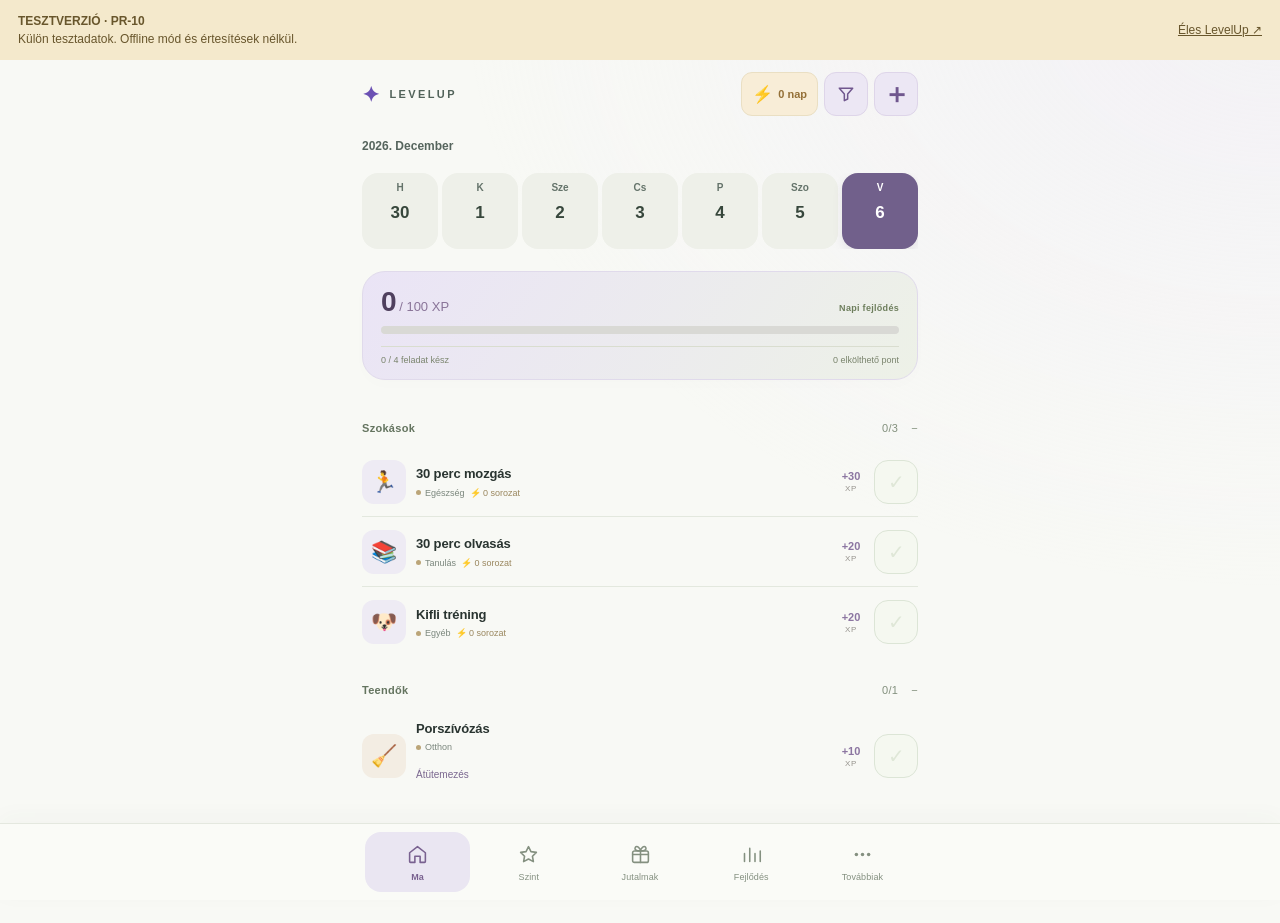
==== commit 5118a0ad: "Refresh PR 10 preview with compact header controls" ====
--- a/preview/pr-10/index.html
+++ b/preview/pr-10/index.html
@@ -11,4 +11,4 @@
 [hidden]{display:none!important} .quick-add label{display:block;font-weight:800;margin-bottom:9px}.quick-add input{min-width:0;flex:1;border:1px solid #dde3ec;border-radius:12px;padding:12px}.move-tools{display:flex;flex-direction:column;gap:3px}.move-tools button{border:0;border-radius:8px;background:#edf1f7;color:#45536b;padding:2px 8px}.goal-inline{display:flex;align-items:center;justify-content:space-between;gap:6px;font-size:12px;color:#65728a;margin-top:7px}.goal-inline+.progress{height:5px;margin:5px 0} [hidden]{display:none!important} #categoryForm input{min-width:0;flex:1;border:1px solid #dde3ec;border-radius:12px;padding:12px} .xp-detail-trigger{cursor:pointer}.xp-detail-trigger:active{transform:scale(.99)}.xp-chart{display:flex;align-items:end;gap:7px;height:175px;padding:12px 0}.xp-column{flex:1;min-width:0;display:flex;flex-direction:column;align-items:center;gap:5px;height:100%;font-size:11px}.xp-column strong{font-size:11px}.xp-track{height:100%;width:100%;display:flex;align-items:end;justify-content:center;background:#e8e5fa;border-radius:9px;overflow:hidden}.xp-bar{background:#6155f6;width:100%;border-radius:9px 9px 0 0;transition:height .3s}.habit-stats-grid{display:grid;grid-template-columns:1fr 1fr;gap:14px;margin-top:15px}.habit-stats-grid div{display:grid;gap:4px}.habit-stats-grid strong{font-size:18px}.habit-stats-grid small{color:#738294}.xp-breakdown{max-height:50vh;overflow:auto}.draggable-task{touch-action:pan-y;user-select:none;-webkit-user-select:none}.draggable-task.dragging{opacity:.55;outline:2px dashed #6155f6;touch-action:none}.draggable-task.drag-target{border-top:4px solid #6155f6}.drag-hint{position:fixed;bottom:95px;left:50%;transform:translateX(-50%);background:#6155f6;color:white;border-radius:16px;padding:12px;z-index:100;pointer-events:none;box-shadow:0 5px 20px #0003}
 .home-block[hidden]{display:none!important}.home-block{display:flow-root}.home-block > .card:first-child{margin-top:0}.home-blocks{display:flex;flex-direction:column;gap:5px}
 .navinner{gap:3px;align-items:stretch}.tab{flex:1;min-width:0;display:flex;flex-direction:column;align-items:center;justify-content:center;gap:5px;padding:8px 2px;border-radius:17px;color:#67758a;font-size:10px;font-weight:650;line-height:1.1}.tab.active{background:#e9e6ff;color:#5c50e8}.tab-icon{display:flex!important;align-items:center;justify-content:center;height:24px;margin:0!important}.tab-icon svg{width:21px;height:21px}.tab-label{display:block}.draggable-task{user-select:none;-webkit-user-select:none;-webkit-touch-callout:none}.draggable-task.dragging{background:#edeaff!important;outline:2px solid #6155f6;border-radius:12px}.draggable-task.drag-target{box-shadow:inset 0 4px 0 #6155f6;border-radius:10px}.drag-hint{white-space:nowrap;font-size:12px}
-.tab-label{display:none!important}.navinner{gap:6px}.tab{padding:12px 4px;min-height:52px;border-radius:17px}.tab-icon{height:26px}.tab-icon svg{width:24px;height:24px}.planner-completed{text-decoration:line-through;color:#73858b}.planner-task-name{min-width:0;overflow-wrap:anywhere;flex:1}.planner-item select{flex-shrink:0}</style><style>.calendar-grid{display:grid;grid-template-columns:repeat(7,minmax(0,1fr));gap:6px;margin:16px 0}.calendar-grid>*{text-align:center;padding:9px 1px;border-radius:9px;font-size:12px}.calendar-day{background:#f0f3f8}.calendar-done{background:#b9f0d4;color:#17633f;font-weight:800}.calendar-rest{background:#e5ddff;color:#6242a0}.milestone-badges{display:flex;gap:5px;flex-wrap:wrap;margin-top:8px}.locked-badge{opacity:.48}.week-planner{display:grid;gap:10px}.planner-day{border-radius:15px;background:#fff;padding:14px;display:grid;gap:9px}.planner-item{display:flex;align-items:center;justify-content:space-between;gap:8px;font-size:13px}.planner-item select{max-width:140px;min-width:110px}.planner-day strong{color:#6250a5}</style><link rel="stylesheet" href="pastel.css"></head><body><aside aria-label="Tesztverzió" style="font:12px/1.5 -apple-system,sans-serif;background:#f4e9cc;color:#68562c;padding:12px 18px;display:flex;gap:12px;justify-content:space-between;flex-wrap:wrap"><span><strong>TESZTVERZIÓ · PR-10</strong><br>Külön tesztadatok. Offline mód és értesítések nélkül.</span><a href="../../" style="color:inherit;align-self:center">Éles LevelUp ↗</a></aside><main class="app"><div class="eyebrow"><span class="brand-mark" aria-hidden="true">✦</span> LEVELUP </div><div class="head"><h1 id="pageTitle">LevelUp</h1><div class="pill">🪙 <span id="wallet">0</span></div></div><section id="view"></section></main><nav class="nav"><div class="navinner" id="nav"></div></nav><div id="modalRoot"></div><div id="toastRoot"></div><div id="undoRoot"></div><div id="xpEffects" aria-hidden="true"></div><div id="gameAnnounce" class="sr-only" role="status" aria-live="polite"></div><script src="gamification.js" defer></script><script src="workflow.js" defer></script><script src="features.js" defer></script><script src="app.js" defer></script></body></html>
+.tab-label{display:none!important}.navinner{gap:6px}.tab{padding:12px 4px;min-height:52px;border-radius:17px}.tab-icon{height:26px}.tab-icon svg{width:24px;height:24px}.planner-completed{text-decoration:line-through;color:#73858b}.planner-task-name{min-width:0;overflow-wrap:anywhere;flex:1}.planner-item select{flex-shrink:0}</style><style>.calendar-grid{display:grid;grid-template-columns:repeat(7,minmax(0,1fr));gap:6px;margin:16px 0}.calendar-grid>*{text-align:center;padding:9px 1px;border-radius:9px;font-size:12px}.calendar-day{background:#f0f3f8}.calendar-done{background:#b9f0d4;color:#17633f;font-weight:800}.calendar-rest{background:#e5ddff;color:#6242a0}.milestone-badges{display:flex;gap:5px;flex-wrap:wrap;margin-top:8px}.locked-badge{opacity:.48}.week-planner{display:grid;gap:10px}.planner-day{border-radius:15px;background:#fff;padding:14px;display:grid;gap:9px}.planner-item{display:flex;align-items:center;justify-content:space-between;gap:8px;font-size:13px}.planner-item select{max-width:140px;min-width:110px}.planner-day strong{color:#6250a5}</style><link rel="stylesheet" href="pastel.css"></head><body><aside aria-label="Tesztverzió" style="font:12px/1.5 -apple-system,sans-serif;background:#f4e9cc;color:#68562c;padding:12px 18px;display:flex;gap:12px;justify-content:space-between;flex-wrap:wrap"><span><strong>TESZTVERZIÓ · PR-10</strong><br>Külön tesztadatok. Offline mód és értesítések nélkül.</span><a href="../../" style="color:inherit;align-self:center">Éles LevelUp ↗</a></aside><main class="app"><div class="eyebrow"><span class="brand-name"><span class="brand-mark" aria-hidden="true">✦</span><span class="brand-word">LEVELUP</span></span><div id="homeActions" class="home-actions" hidden></div></div><div class="head"><h1 id="pageTitle">LevelUp</h1><div class="pill">🪙 <span id="wallet">0</span></div></div><section id="view"></section></main><nav class="nav"><div class="navinner" id="nav"></div></nav><div id="modalRoot"></div><div id="toastRoot"></div><div id="undoRoot"></div><div id="xpEffects" aria-hidden="true"></div><div id="gameAnnounce" class="sr-only" role="status" aria-live="polite"></div><script src="gamification.js" defer></script><script src="workflow.js" defer></script><script src="features.js" defer></script><script src="app.js" defer></script></body></html>
--- a/preview/pr-10/pastel.css
+++ b/preview/pr-10/pastel.css
@@ -41,3 +41,9 @@
 /* Compact home: native day swiping and short, consistent controls. */
 .date-strip{display:flex;grid-template-columns:none;gap:0;overflow-x:auto;overscroll-behavior-x:contain;scroll-snap-type:x mandatory;scrollbar-width:none;-webkit-overflow-scrolling:touch;touch-action:pan-x pan-y pinch-zoom;margin:0}.date-strip::-webkit-scrollbar{display:none}.date-week{display:grid;grid-template-columns:repeat(7,minmax(0,1fr));gap:4px;flex:0 0 100%;min-width:0;scroll-snap-align:start;scroll-snap-stop:always}.week-heading{min-height:44px;margin-bottom:5px}.date-day{min-height:76px;padding:8px 0 6px}.development-footer{margin-top:12px}.mission-heading{margin-top:16px}.quick-task-form{gap:6px;padding-bottom:8px}.quick-task-form button{height:44px;min-height:44px;border:1px solid #ded5e9;border-radius:12px;background:#ece7f4;color:#70578e;font-weight:650}.quick-task-form .quick-add-button{width:44px;min-width:44px}.quick-task-form .detailed-add-button{width:auto;min-width:0;padding:0 10px;font-size:11px;white-space:nowrap}.quick-task-form input{font-size:16px;min-width:0}
 .fold-card{padding:0 14px}.fold-card>summary{list-style:none;display:flex;align-items:center;justify-content:space-between;gap:8px;min-height:56px;padding:8px 0;cursor:pointer}.fold-card>summary::-webkit-details-marker{display:none}.fold-card>summary>strong{font-size:15px;font-weight:650;color:#69537e}.fold-card>summary .mini-count{padding:6px 8px}.fold-card[open]>summary .mini-count>span{display:inline-block;transform:rotate(180deg)}.daily-mini-quests .mini-quest{display:flex;align-items:center;gap:10px;padding:10px 0}.mini-quest-body{flex:1;min-width:0}.mini-quest-heading{gap:6px}.mini-quest-heading strong{font-size:11px;line-height:1.4}.mini-quest-heading>span{font-size:9px}.mini-quest-progress{display:flex;align-items:center;gap:8px;margin-top:5px}.mini-quest-progress .progress{flex:1;min-width:20px;margin:0;height:4px}.mini-quest-progress>span{font-size:9px;color:#8e7e99;white-space:nowrap}.mini-quest-note{display:block;margin-top:3px;font-size:9px;color:#8e7e99}.mini-quest>.btn{flex:none;min-height:44px;padding:7px 9px;font-size:10px;background:#7a6491;border-radius:11px}.mini-quest>.btn:disabled{background:#efedf1;color:#8b8292;opacity:1}.weekly-extra{margin-top:0;padding-bottom:0}.weekly-extra>summary{padding:12px 0}.weekly-extra>.mini-quest-footer{padding-bottom:10px}.overdue-card>summary>strong{color:#806940}.overdue-card .mini-count{background:#f4ead6;color:#8b7349}.overdue-list{padding-bottom:12px;border-top:1px solid #e8dfcf}.overdue-list .item{gap:10px;font-size:12px}.overdue-list .item .grow{min-width:0;overflow-wrap:anywhere}.overdue-list .btn{min-height:44px;font-size:11px}.overdue-list .muted{display:block;margin-top:3px;font-size:10px}@media(max-width:360px){.mini-quest-heading strong{font-size:10px}.mini-quest>.btn{padding:7px;font-size:9px}.quick-task-form .detailed-add-button{padding:0 8px;font-size:10px}.date-week{gap:3px}}
+/* Group weekly and daily challenges inside the same compact disclosure. */
+.challenge-group{padding:8px 0 0}.challenge-group h3{margin:0 0 5px;font-size:10px;font-weight:700;letter-spacing:.5px;text-transform:uppercase;color:#8d7c9c}.challenge-group+.challenge-group{border-top:1px solid #dcd3e5;margin-top:8px;padding-top:13px}.challenge-group-daily{padding-bottom:3px}.challenge-group .mini-quest:first-child{border-top:0}.challenge-group-weekly>.item{padding:9px 0;gap:8px;align-items:center}.challenge-group-weekly .grow{min-width:0;overflow-wrap:anywhere}.challenge-group-weekly .name{font-size:11px;font-weight:650;line-height:1.4}.challenge-group-weekly .muted{font-size:9px;line-height:1.5}.challenge-group-weekly .progress{height:4px;margin:6px 0 0}.challenge-group-weekly .btn{min-height:44px;flex:none;padding:7px 9px;font-size:10px}.challenge-group-weekly [data-action=challengeDelete]{min-width:44px;font-size:18px}.home-block-calendar .week-calendar{margin:5px 0 0}.home-block-tasks .mission-heading{margin-top:12px}@media(max-width:360px){.challenge-group-weekly .btn{padding:7px;font-size:9px}.challenge-group-weekly [data-action=challengeDelete]{font-size:18px}.challenge-group-weekly .name{font-size:10px}}
+/* Compact home summary; full level and always-open challenges live on Szint. */
+.development-star{border:0;min-width:44px;width:44px;min-height:44px;height:44px;cursor:pointer;font:inherit;font-size:26px}.development-level{cursor:default}.daily-summary .development-score{margin-top:0}.level-page{display:grid;gap:14px}.level-page>.card{margin:0}.level-page .daily-mini-quests{padding:0 16px}.challenges-heading{display:flex;align-items:center;justify-content:space-between;gap:12px;padding:14px 0 10px}.challenges-heading h2{font-size:16px;margin:0;color:#69537e}.level-page .challenge-group:last-child{padding-bottom:12px}.level-page .mini-count{font-size:10px}.level-page .development-footer{margin-top:12px}
+/* Home actions replace the heading, quick form and inline filter row. */
+.brand-name{display:inline-flex;align-items:center;gap:7px;white-space:nowrap}.eyebrow{justify-content:space-between}.home-actions{display:flex;align-items:center;gap:6px;flex:none;letter-spacing:0}.development-streak{min-height:44px;box-sizing:border-box;white-space:nowrap}.home-actions .icon-button{display:grid;place-items:center;box-sizing:border-box;width:44px;min-width:44px;height:44px;min-height:44px;border-radius:12px;border:1px solid #ded5e9;background:#ece7f4;color:#70578e;padding:0;cursor:pointer}.home-actions .home-add{font-size:27px;line-height:1}.home-filter-menu{position:relative}.home-filter-toggle{list-style:none;position:relative}.home-filter-toggle::-webkit-details-marker{display:none}.home-filter-toggle.is-filtered{background:#e2d8ef;border-color:#b9a7cf}.filter-dot{position:absolute;top:5px;right:5px;width:6px;height:6px;border-radius:50%;background:#70578e}.home-filter-options{position:absolute;right:0;top:calc(100% + 8px);z-index:35;min-width:170px;max-width:calc(100vw - 32px);padding:5px;border:1px solid #e1d8e9;border-radius:14px;background:#fffdfb;box-shadow:0 8px 24px #4c3a641a;text-transform:none;letter-spacing:0}.home-filter-options button{display:flex;align-items:center;justify-content:space-between;gap:12px;width:100%;min-height:44px;border:0;border-radius:9px;background:transparent;color:#69537e;padding:10px 12px;text-align:left;font:inherit;font-size:13px;font-weight:500;letter-spacing:0;cursor:pointer}.home-filter-options button[aria-pressed=true]{background:#eee8f5;font-weight:650}.home-block-tasks .mission-list{margin-top:10px}@media(max-width:360px){.brand-name{font-size:10px;letter-spacing:1px;gap:4px}.brand-name .brand-mark{font-size:20px}.home-actions .development-streak{font-size:10px;padding:7px 8px;gap:3px}.eyebrow{gap:8px}}
